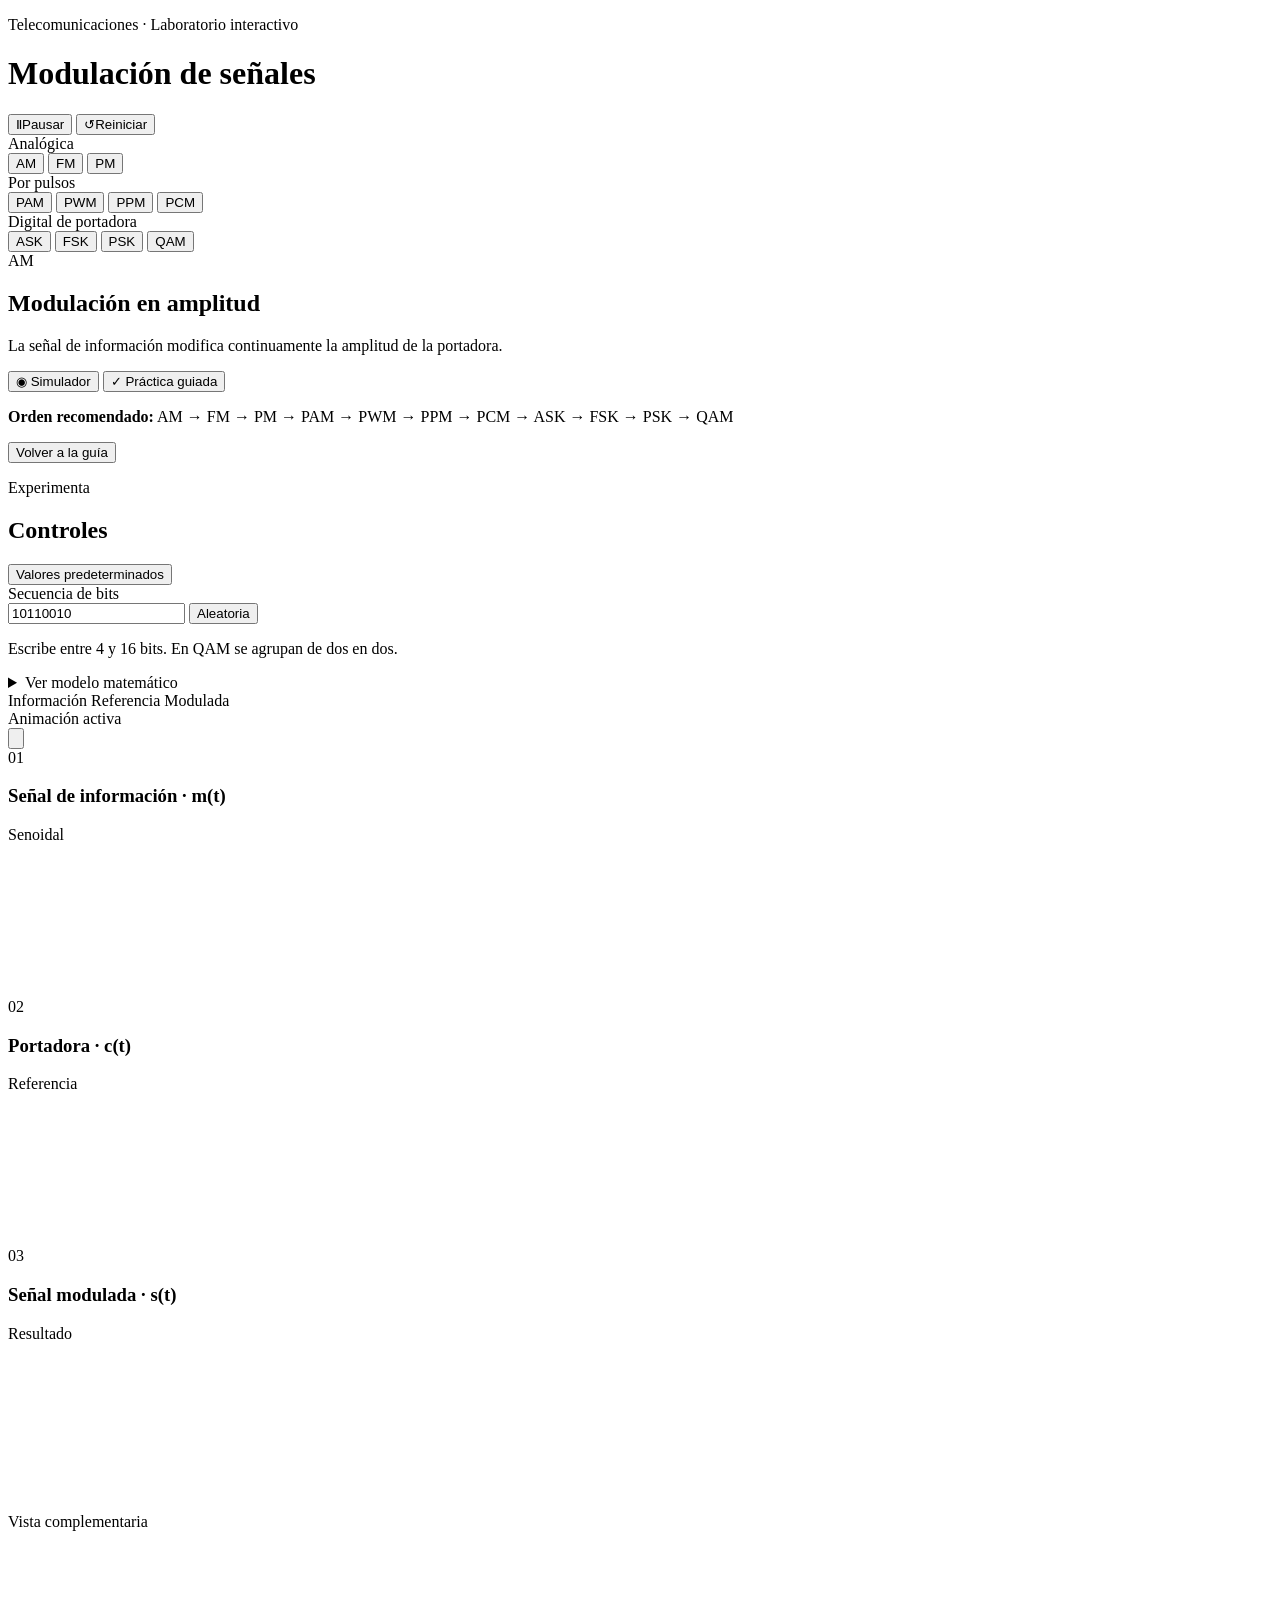
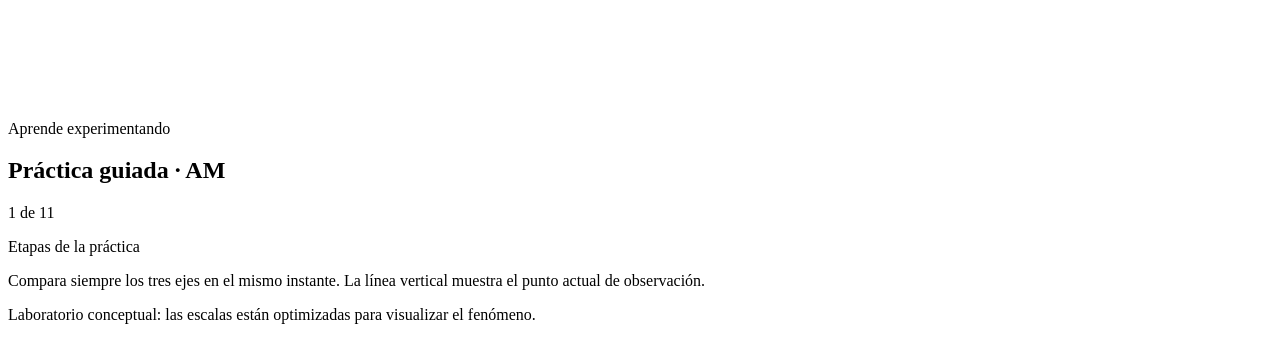
==== index.html @ ae442fdd "Add modulation laboratory interface" ====
<!doctype html>
<html lang="es">
<head>
  <meta charset="UTF-8">
  <meta name="viewport" content="width=device-width, initial-scale=1.0">
  <meta name="description" content="Laboratorio interactivo para explorar modulaciones analógicas, por pulsos y digitales.">
  <title>Laboratorio de Modulación</title>
  <link rel="stylesheet" href="styles.css">
</head>
<body>
  <header class="topbar">
    <div>
      <p class="eyebrow">Telecomunicaciones · Laboratorio interactivo</p>
      <h1>Modulación de señales</h1>
    </div>
    <div class="top-actions" aria-label="Controles de animación">
      <button id="playPause" class="icon-button primary" type="button" aria-label="Pausar animación">
        <span id="playIcon" aria-hidden="true">Ⅱ</span><span id="playText">Pausar</span>
      </button>
      <button id="resetAnimation" class="icon-button" type="button" aria-label="Reiniciar animación">
        <span aria-hidden="true">↺</span><span>Reiniciar</span>
      </button>
    </div>
  </header>

  <main>
    <nav class="modulation-picker" aria-label="Seleccionar modulación">
      <section class="family-group" aria-labelledby="family-analog">
        <div class="family-label"><span class="family-dot analog"></span><span id="family-analog">Analógica</span></div>
        <div class="mode-buttons">
          <button class="mode-button active" type="button" data-mode="AM">AM</button>
          <button class="mode-button" type="button" data-mode="FM">FM</button>
          <button class="mode-button" type="button" data-mode="PM">PM</button>
        </div>
      </section>

      <section class="family-group" aria-labelledby="family-pulse">
        <div class="family-label"><span class="family-dot pulse"></span><span id="family-pulse">Por pulsos</span></div>
        <div class="mode-buttons">
          <button class="mode-button" type="button" data-mode="PAM">PAM</button>
          <button class="mode-button" type="button" data-mode="PWM">PWM</button>
          <button class="mode-button" type="button" data-mode="PPM">PPM</button>
          <button class="mode-button" type="button" data-mode="PCM">PCM</button>
        </div>
      </section>

      <section class="family-group" aria-labelledby="family-digital">
        <div class="family-label"><span class="family-dot digital"></span><span id="family-digital">Digital de portadora</span></div>
        <div class="mode-buttons">
          <button class="mode-button" type="button" data-mode="ASK">ASK</button>
          <button class="mode-button" type="button" data-mode="FSK">FSK</button>
          <button class="mode-button" type="button" data-mode="PSK">PSK</button>
          <button class="mode-button" type="button" data-mode="QAM">QAM</button>
        </div>
      </section>
    </nav>

    <section class="concept-card" aria-live="polite">
      <div class="concept-main">
        <div class="mode-title-row">
          <span id="modeBadge" class="mode-badge">AM</span>
          <div>
            <h2 id="modeTitle">Modulación en amplitud</h2>
            <p id="modeSummary">La señal de información modifica continuamente la amplitud de la portadora.</p>
          </div>
        </div>
        <div id="changeFlow" class="change-flow" aria-label="Relación entre información y portadora"></div>
      </div>
      <div id="propertyIndicators" class="property-indicators"></div>
    </section>

    <div class="view-tabs" role="tablist" aria-label="Modo de aprendizaje">
      <button id="simulatorTabButton" class="view-tab active" type="button" role="tab" aria-selected="true" aria-controls="simulatorTab" data-view="simulator">
        <span aria-hidden="true">◉</span> Simulador
      </button>
      <button id="practiceTabButton" class="view-tab" type="button" role="tab" aria-selected="false" aria-controls="practiceTab" data-view="practice">
        <span aria-hidden="true">✓</span> Práctica guiada
      </button>
      <p class="recommended-order"><strong>Orden recomendado:</strong> AM → FM → PM → PAM → PWM → PPM → PCM → ASK → FSK → PSK → QAM</p>
    </div>

    <section id="simulatorTab" class="view-panel" role="tabpanel" aria-labelledby="simulatorTabButton">
      <div id="activeTaskBanner" class="active-task-banner hidden" aria-live="polite">
        <div>
          <span id="activeTaskLabel" class="task-label"></span>
          <p id="activeTaskText"></p>
        </div>
        <button id="backToGuide" class="secondary-button" type="button">Volver a la guía</button>
      </div>

      <div class="workspace">
      <aside class="control-panel">
        <div class="panel-heading">
          <div>
            <p class="section-kicker">Experimenta</p>
            <h2>Controles</h2>
          </div>
          <button id="defaultsButton" class="text-button" type="button">Valores predeterminados</button>
        </div>

        <div id="bitInputGroup" class="control-group hidden">
          <label for="bitSequence">Secuencia de bits</label>
          <div class="bit-input-row">
            <input id="bitSequence" type="text" inputmode="numeric" value="10110010" maxlength="16" aria-describedby="bitHelp">
            <button id="randomBits" type="button" aria-label="Generar secuencia aleatoria">Aleatoria</button>
          </div>
          <p id="bitHelp" class="control-help">Escribe entre 4 y 16 bits. En QAM se agrupan de dos en dos.</p>
        </div>

        <div id="dynamicControls"></div>

        <details class="math-details">
          <summary>Ver modelo matemático</summary>
          <div id="equation" class="equation"></div>
          <p id="equationNote" class="equation-note"></p>
        </details>

      </aside>

      <section class="visualization-panel" aria-label="Visualización de señales">
        <div class="scope-toolbar">
          <div class="legend" aria-label="Leyenda">
            <span><i class="legend-line info"></i>Información</span>
            <span><i class="legend-line reference"></i>Referencia</span>
            <span><i class="legend-line output"></i>Modulada</span>
          </div>
          <div class="scope-actions">
            <div class="time-status"><span class="live-dot"></span><span id="timeStatus">Animación activa</span></div>
            <button id="exportPng" class="export-button" type="button" title="Descargar las tres gráficas en PNG" aria-label="Descargar las tres gráficas en formato PNG">
              <svg viewBox="0 0 24 24" aria-hidden="true">
                <path d="M7 8V3h10v5M7 17H5a2 2 0 0 1-2-2v-5a2 2 0 0 1 2-2h14a2 2 0 0 1 2 2v5a2 2 0 0 1-2 2h-2M7 14h10v7H7z"/>
                <circle cx="18" cy="11" r="1" class="printer-dot"/>
              </svg>
            </button>
          </div>
        </div>

        <article class="scope-card">
          <div class="scope-title">
            <div><span class="plot-number">01</span><h3 id="plot1Title">Señal de información · m(t)</h3></div>
            <span id="plot1Meta">Senoidal</span>
          </div>
          <canvas id="plot1" role="img" aria-label="Gráfica de la señal de información"></canvas>
        </article>

        <article class="scope-card">
          <div class="scope-title">
            <div><span class="plot-number">02</span><h3 id="plot2Title">Portadora · c(t)</h3></div>
            <span id="plot2Meta">Referencia</span>
          </div>
          <canvas id="plot2" role="img" aria-label="Gráfica de la señal portadora o de referencia"></canvas>
        </article>

        <article class="scope-card output-card">
          <div class="scope-title">
            <div><span class="plot-number">03</span><h3 id="plot3Title">Señal modulada · s(t)</h3></div>
            <span id="plot3Meta">Resultado</span>
          </div>
          <canvas id="plot3" role="img" aria-label="Gráfica de la señal modulada"></canvas>
        </article>

        <section id="specialView" class="special-view hidden" aria-live="polite">
          <div class="special-heading">
            <div>
              <p id="specialKicker" class="section-kicker">Vista complementaria</p>
              <h3 id="specialTitle"></h3>
            </div>
            <p id="specialDescription"></p>
          </div>
          <canvas id="specialCanvas" role="img" aria-label="Visualización complementaria"></canvas>
          <div id="pcmPipeline" class="pcm-pipeline hidden"></div>
        </section>
      </section>
      </div>
    </section>

    <section id="practiceTab" class="view-panel practice-panel hidden" role="tabpanel" aria-labelledby="practiceTabButton">
      <div class="practice-header">
        <div>
          <p class="section-kicker">Aprende experimentando</p>
          <h2 id="practiceTitle">Práctica guiada · AM</h2>
          <p id="practiceObjective"></p>
        </div>
        <span id="practicePosition" class="practice-position">1 de 11</span>
      </div>

      <nav id="practiceOrder" class="practice-order" aria-label="Orden recomendado de prácticas"></nav>

      <div class="practice-shell">
        <aside class="practice-navigation">
          <p class="practice-nav-title">Etapas de la práctica</p>
          <div id="practiceStageButtons" class="practice-stage-buttons"></div>
          <div class="practice-progress-track" aria-hidden="true"><span id="practiceProgressBar"></span></div>
          <p id="practiceProgressText" class="practice-progress-text"></p>
        </aside>

        <article id="practiceContent" class="practice-content" aria-live="polite"></article>
      </div>
    </section>

    <footer>
      <p>Compara siempre los tres ejes en el mismo instante. La línea vertical muestra el punto actual de observación.</p>
      <p>Laboratorio conceptual: las escalas están optimizadas para visualizar el fenómeno.</p>
    </footer>
  </main>

  <script src="app.js"></script>
</body>
</html>
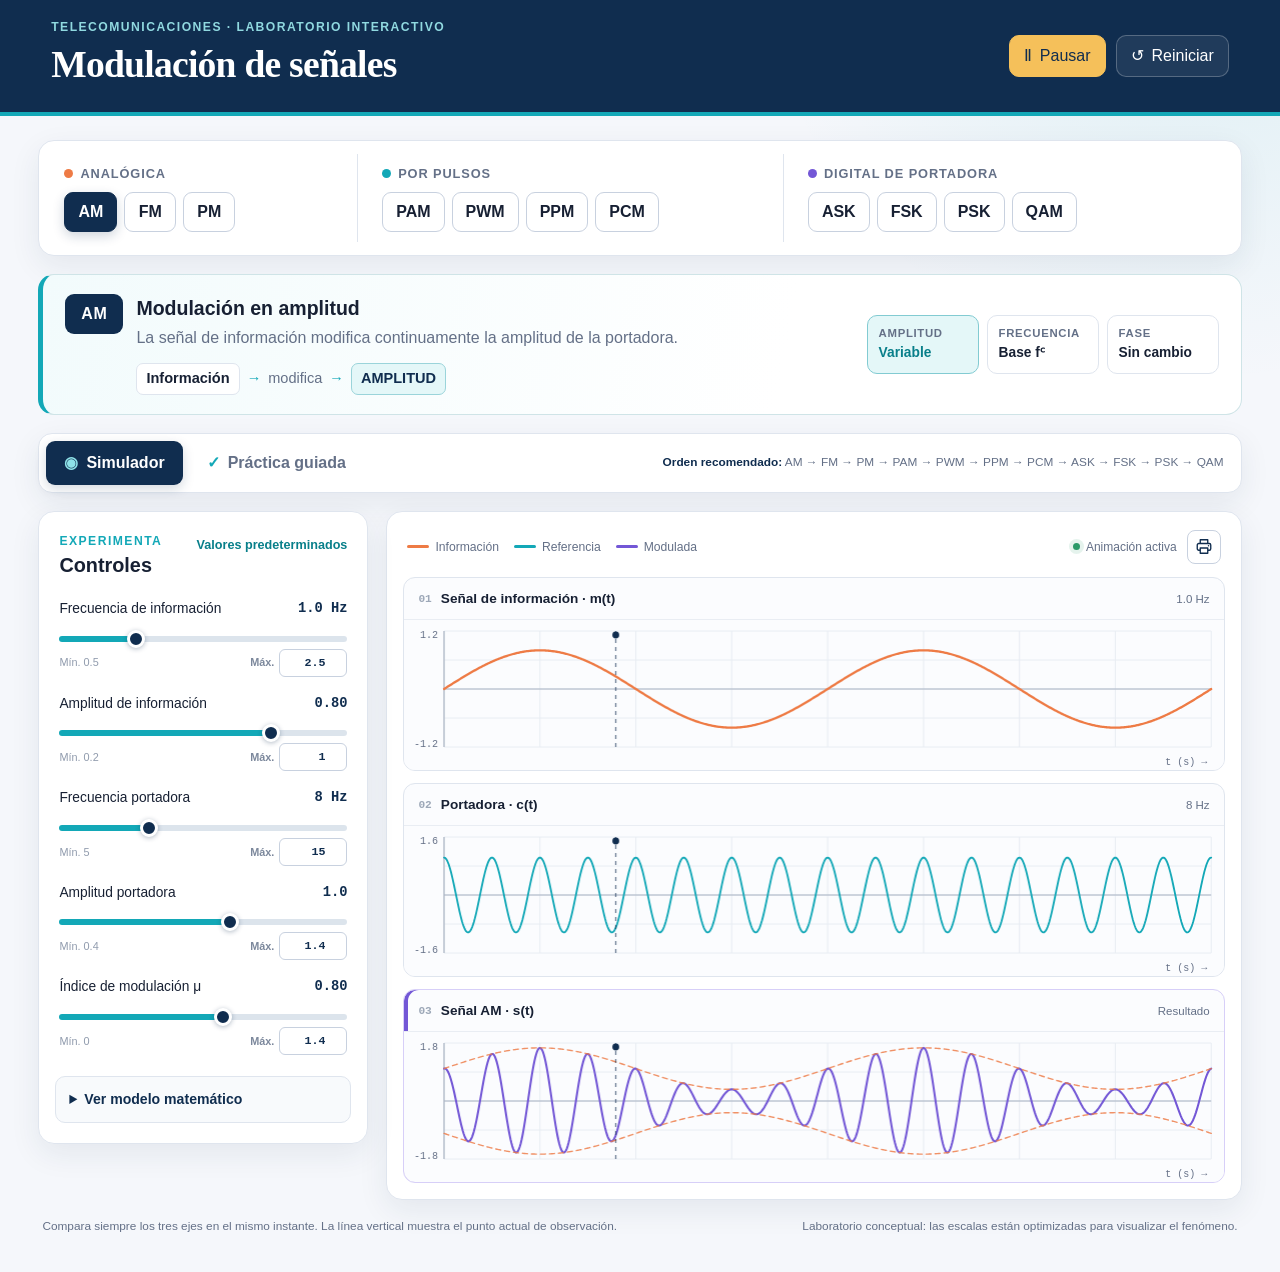
==== commit 4af8c6a1: "Actualiza la etiqueta de exportación de evidencias" ====
--- a/index.html
+++ b/index.html
@@ -126,7 +126,7 @@
           </div>
           <div class="scope-actions">
             <div class="time-status"><span class="live-dot"></span><span id="timeStatus">Animación activa</span></div>
-            <button id="exportPng" class="export-button" type="button" title="Descargar las tres gráficas en PNG" aria-label="Descargar las tres gráficas en formato PNG">
+            <button id="exportPng" class="export-button" type="button" title="Descargar evidencia gráfica en PNG" aria-label="Descargar evidencia gráfica en formato PNG">
               <svg viewBox="0 0 24 24" aria-hidden="true">
                 <path d="M7 8V3h10v5M7 17H5a2 2 0 0 1-2-2v-5a2 2 0 0 1 2-2h14a2 2 0 0 1 2 2v5a2 2 0 0 1-2 2h-2M7 14h10v7H7z"/>
                 <circle cx="18" cy="11" r="1" class="printer-dot"/>
--- a/styles.css
+++ b/styles.css
@@ -0,0 +1,703 @@
+:root {
+  --ink: #172033;
+  --muted: #647087;
+  --paper: #f5f7fb;
+  --surface: #ffffff;
+  --line: #dfe5ee;
+  --line-strong: #c8d1df;
+  --navy: #102d4f;
+  --navy-soft: #e9f0f8;
+  --cyan: #13a8b7;
+  --cyan-soft: #e4f7f8;
+  --orange: #ee7b45;
+  --orange-soft: #fff0e9;
+  --violet: #7357d6;
+  --violet-soft: #eeeafd;
+  --green: #2b9a68;
+  --shadow: 0 10px 30px rgba(28, 45, 74, 0.08);
+  --radius: 16px;
+}
+
+* { box-sizing: border-box; }
+
+html { color-scheme: light; }
+
+body {
+  margin: 0;
+  min-width: 320px;
+  background:
+    radial-gradient(circle at 94% -5%, rgba(19, 168, 183, 0.11), transparent 28rem),
+    var(--paper);
+  color: var(--ink);
+  font-family: Inter, ui-sans-serif, -apple-system, BlinkMacSystemFont, "Segoe UI", sans-serif;
+  font-size: 16px;
+  line-height: 1.5;
+}
+
+button, input { font: inherit; }
+
+button { cursor: pointer; }
+
+button:focus-visible,
+input:focus-visible,
+summary:focus-visible {
+  outline: 3px solid rgba(19, 168, 183, 0.28);
+  outline-offset: 2px;
+}
+
+.topbar {
+  min-height: 88px;
+  padding: 18px clamp(20px, 4vw, 64px);
+  display: flex;
+  align-items: center;
+  justify-content: space-between;
+  gap: 24px;
+  color: white;
+  background: var(--navy);
+  border-bottom: 4px solid var(--cyan);
+}
+
+.topbar h1 {
+  margin: 1px 0 0;
+  font-family: Georgia, "Times New Roman", serif;
+  font-size: clamp(1.65rem, 3vw, 2.35rem);
+  font-weight: 600;
+  letter-spacing: -0.02em;
+}
+
+.eyebrow,
+.section-kicker {
+  margin: 0;
+  color: #90d9e0;
+  font-size: 0.76rem;
+  font-weight: 800;
+  letter-spacing: 0.12em;
+  text-transform: uppercase;
+}
+
+.top-actions { display: flex; gap: 10px; }
+
+.icon-button {
+  min-height: 42px;
+  padding: 8px 14px;
+  display: inline-flex;
+  align-items: center;
+  gap: 8px;
+  border: 1px solid rgba(255, 255, 255, 0.24);
+  border-radius: 10px;
+  color: white;
+  background: rgba(255, 255, 255, 0.07);
+}
+
+.icon-button:hover { background: rgba(255, 255, 255, 0.14); }
+.icon-button.primary { color: var(--navy); background: #f5c05a; border-color: #f5c05a; }
+.icon-button.primary:hover { background: #ffd173; }
+
+main { padding: 24px clamp(16px, 3vw, 46px) 36px; }
+
+.modulation-picker {
+  max-width: 1500px;
+  margin: 0 auto 18px;
+  padding: 13px;
+  display: grid;
+  grid-template-columns: 0.85fr 1.15fr 1.2fr;
+  gap: 12px;
+  background: var(--surface);
+  border: 1px solid var(--line);
+  border-radius: var(--radius);
+  box-shadow: var(--shadow);
+}
+
+.family-group {
+  min-width: 0;
+  padding: 10px 12px;
+  border-right: 1px solid var(--line);
+}
+
+.family-group:last-child { border-right: 0; }
+
+.family-label {
+  margin-bottom: 9px;
+  display: flex;
+  align-items: center;
+  gap: 7px;
+  color: var(--muted);
+  font-size: 0.8rem;
+  font-weight: 800;
+  letter-spacing: 0.07em;
+  text-transform: uppercase;
+}
+
+.family-dot { width: 9px; height: 9px; border-radius: 50%; }
+.family-dot.analog { background: var(--orange); }
+.family-dot.pulse { background: var(--cyan); }
+.family-dot.digital { background: var(--violet); }
+
+.mode-buttons { display: flex; flex-wrap: wrap; gap: 7px; }
+
+.mode-button {
+  min-width: 52px;
+  min-height: 40px;
+  padding: 7px 13px;
+  border: 1px solid var(--line-strong);
+  border-radius: 9px;
+  color: var(--ink);
+  background: #fff;
+  font-weight: 800;
+  transition: transform 120ms ease, background 120ms ease, color 120ms ease, border-color 120ms ease;
+}
+
+.mode-button:hover { transform: translateY(-1px); border-color: var(--navy); }
+.mode-button.active { color: white; background: var(--navy); border-color: var(--navy); box-shadow: 0 4px 12px rgba(16, 45, 79, 0.2); }
+
+.concept-card {
+  max-width: 1500px;
+  margin: 0 auto 18px;
+  padding: 19px 22px;
+  display: grid;
+  grid-template-columns: 1fr auto;
+  align-items: center;
+  gap: 24px;
+  border: 1px solid #cfe4e7;
+  border-left: 5px solid var(--cyan);
+  border-radius: var(--radius);
+  background: linear-gradient(100deg, #f2fbfc, #fff 62%);
+}
+
+.mode-title-row { display: flex; align-items: flex-start; gap: 13px; }
+.mode-title-row h2 { margin: 0; font-size: 1.22rem; }
+.mode-title-row p { margin: 3px 0 0; color: var(--muted); }
+
+.mode-badge {
+  min-width: 58px;
+  padding: 8px 10px;
+  display: inline-flex;
+  justify-content: center;
+  border-radius: 9px;
+  color: white;
+  background: var(--navy);
+  font-weight: 900;
+  letter-spacing: 0.04em;
+}
+
+.change-flow {
+  margin: 13px 0 0 71px;
+  display: flex;
+  flex-wrap: wrap;
+  align-items: center;
+  gap: 7px;
+  color: var(--muted);
+  font-size: 0.91rem;
+}
+
+.flow-chip { padding: 4px 9px; border-radius: 7px; background: #fff; border: 1px solid var(--line); color: var(--ink); font-weight: 700; }
+.flow-target { color: var(--navy); border-color: #9ad4da; background: var(--cyan-soft); }
+.flow-arrow { color: var(--cyan); font-weight: 900; }
+
+.property-indicators { display: flex; gap: 8px; }
+
+.property {
+  min-width: 112px;
+  padding: 9px 11px;
+  border: 1px solid var(--line);
+  border-radius: 10px;
+  background: rgba(255,255,255,.78);
+}
+
+.property span { display: block; color: var(--muted); font-size: 0.71rem; font-weight: 800; letter-spacing: .06em; text-transform: uppercase; }
+.property strong { display: block; margin-top: 1px; font-size: .86rem; }
+.property.variable { border-color: #82cbd2; background: var(--cyan-soft); }
+.property.variable strong { color: #087f8a; }
+
+.view-tabs {
+  max-width: 1500px;
+  min-height: 58px;
+  margin: 0 auto 18px;
+  padding: 7px;
+  display: flex;
+  align-items: center;
+  gap: 6px;
+  border: 1px solid var(--line);
+  border-radius: 14px;
+  background: var(--surface);
+  box-shadow: var(--shadow);
+}
+
+.view-tab {
+  min-height: 43px;
+  padding: 9px 17px;
+  display: inline-flex;
+  align-items: center;
+  gap: 8px;
+  border: 1px solid transparent;
+  border-radius: 9px;
+  color: var(--muted);
+  background: transparent;
+  font-weight: 850;
+}
+
+.view-tab:hover { color: var(--navy); background: #f3f6fa; }
+.view-tab.active { color: white; background: var(--navy); box-shadow: 0 4px 12px rgba(16,45,79,.18); }
+.view-tab span { color: var(--cyan); }
+.view-tab.active span { color: #8ee2e8; }
+
+.recommended-order {
+  margin: 0 10px 0 auto;
+  color: var(--muted);
+  font-size: .74rem;
+  text-align: right;
+}
+
+.recommended-order strong { color: var(--navy); }
+.view-panel { max-width: 1500px; margin: 0 auto; }
+
+.active-task-banner {
+  margin-bottom: 13px;
+  padding: 13px 15px;
+  display: flex;
+  align-items: center;
+  justify-content: space-between;
+  gap: 18px;
+  border: 1px solid #b9dfe3;
+  border-left: 5px solid var(--cyan);
+  border-radius: 12px;
+  background: #edf9fa;
+}
+
+.active-task-banner p { margin: 2px 0 0; color: var(--ink); font-size: .9rem; }
+.task-label { color: #087f8a; font-size: .72rem; font-weight: 900; letter-spacing: .08em; text-transform: uppercase; }
+
+.secondary-button,
+.primary-action,
+.practice-nav-button,
+.check-answers,
+.retry-button {
+  min-height: 40px;
+  padding: 8px 14px;
+  border: 1px solid var(--line-strong);
+  border-radius: 9px;
+  color: var(--navy);
+  background: white;
+  font-weight: 800;
+}
+
+.secondary-button:hover,
+.practice-nav-button:hover,
+.retry-button:hover { border-color: var(--navy); background: #f5f8fb; }
+
+.primary-action,
+.check-answers {
+  color: white;
+  border-color: var(--navy);
+  background: var(--navy);
+}
+
+.primary-action:hover,
+.check-answers:hover { background: #1a416d; }
+
+.practice-panel {
+  overflow: hidden;
+  border: 1px solid var(--line);
+  border-radius: var(--radius);
+  background: var(--surface);
+  box-shadow: var(--shadow);
+}
+
+.practice-header {
+  padding: 22px 25px;
+  display: flex;
+  align-items: flex-start;
+  justify-content: space-between;
+  gap: 20px;
+  color: white;
+  background: linear-gradient(120deg, var(--navy), #174a6c);
+}
+
+.practice-header .section-kicker { color: #83dbe2; }
+.practice-header h2 { margin: 3px 0 3px; font-family: Georgia, "Times New Roman", serif; font-size: clamp(1.45rem, 2.5vw, 2rem); }
+.practice-header p:last-child { max-width: 830px; margin: 0; color: #d7e6f0; }
+.practice-position { flex: 0 0 auto; padding: 7px 11px; border: 1px solid rgba(255,255,255,.25); border-radius: 99px; color: #bfecef; background: rgba(255,255,255,.08); font-size: .78rem; font-weight: 800; }
+
+.practice-order {
+  padding: 12px 20px;
+  display: flex;
+  align-items: center;
+  gap: 5px;
+  overflow-x: auto;
+  border-bottom: 1px solid var(--line);
+  background: #f8fafc;
+}
+
+.order-label { margin-right: 5px; color: var(--muted); font-size: .72rem; font-weight: 800; white-space: nowrap; }
+.order-arrow { color: #b5bfcc; font-size: .72rem; }
+.order-mode {
+  min-width: 42px;
+  min-height: 31px;
+  padding: 4px 8px;
+  border: 1px solid var(--line);
+  border-radius: 7px;
+  color: var(--muted);
+  background: white;
+  font-size: .72rem;
+  font-weight: 850;
+}
+.order-mode:hover { color: var(--navy); border-color: var(--navy); }
+.order-mode.active { color: white; border-color: var(--violet); background: var(--violet); }
+
+.practice-shell {
+  min-height: 560px;
+  display: grid;
+  grid-template-columns: 260px minmax(0, 1fr);
+}
+
+.practice-navigation {
+  padding: 22px 18px;
+  border-right: 1px solid var(--line);
+  background: #fbfcfe;
+}
+
+.practice-nav-title { margin: 0 0 12px; color: var(--muted); font-size: .73rem; font-weight: 850; letter-spacing: .08em; text-transform: uppercase; }
+.practice-stage-buttons { display: grid; gap: 7px; }
+
+.stage-button {
+  width: 100%;
+  min-height: 47px;
+  padding: 8px 10px;
+  display: grid;
+  grid-template-columns: 29px 1fr;
+  align-items: center;
+  gap: 8px;
+  border: 1px solid transparent;
+  border-radius: 9px;
+  color: var(--muted);
+  background: transparent;
+  font-size: .8rem;
+  font-weight: 750;
+  text-align: left;
+}
+
+.stage-button:hover { color: var(--navy); background: #f1f5f9; }
+.stage-button.active { color: var(--navy); border-color: #afdbe0; background: var(--cyan-soft); }
+.stage-number { width: 29px; height: 29px; display: inline-flex; align-items: center; justify-content: center; border-radius: 50%; color: var(--muted); background: #e9eef4; font-size: .7rem; font-weight: 900; }
+.stage-button.active .stage-number { color: white; background: var(--cyan); }
+
+.practice-progress-track { height: 6px; margin-top: 22px; overflow: hidden; border-radius: 99px; background: #e4e9f0; }
+.practice-progress-track span { display: block; width: 20%; height: 100%; border-radius: inherit; background: var(--cyan); transition: width 180ms ease; }
+.practice-progress-text { margin: 7px 0 0; color: var(--muted); font-size: .72rem; }
+
+.practice-content { padding: clamp(22px, 4vw, 42px); min-width: 0; }
+.practice-content h3 { margin: 0 0 8px; color: var(--navy); font-family: Georgia, "Times New Roman", serif; font-size: clamp(1.35rem, 2.4vw, 1.85rem); }
+.practice-content > p { max-width: 850px; color: var(--muted); }
+.practice-lead { font-size: 1.04rem; line-height: 1.7; }
+
+.learning-key,
+.observation-box,
+.result-box {
+  max-width: 880px;
+  margin: 20px 0;
+  padding: 16px 18px;
+  border: 1px solid #cfe6e8;
+  border-radius: 11px;
+  background: #f1fbfb;
+}
+
+.learning-key strong,
+.observation-box strong { display: block; margin-bottom: 4px; color: #087f8a; font-size: .76rem; letter-spacing: .07em; text-transform: uppercase; }
+.learning-key p,
+.observation-box p { margin: 0; }
+
+.baseline-table { width: min(650px, 100%); margin: 19px 0; border-collapse: collapse; border: 1px solid var(--line); border-radius: 10px; overflow: hidden; }
+.baseline-table th, .baseline-table td { padding: 9px 13px; border-bottom: 1px solid var(--line); text-align: left; }
+.baseline-table th { color: var(--muted); background: #f5f7fa; font-size: .76rem; text-transform: uppercase; }
+.baseline-table td:last-child { color: var(--navy); font-family: ui-monospace, SFMono-Regular, Menlo, monospace; font-weight: 800; }
+.baseline-table tr:last-child td { border-bottom: 0; }
+
+.practice-actions { margin-top: 22px; display: flex; flex-wrap: wrap; gap: 9px; }
+.practice-footer-nav { margin-top: 28px; padding-top: 18px; display: flex; justify-content: space-between; gap: 12px; border-top: 1px solid var(--line); }
+.practice-nav-button:disabled { opacity: .42; cursor: not-allowed; }
+
+.task-instruction { max-width: 880px; padding-left: 17px; border-left: 4px solid var(--orange); color: var(--ink) !important; font-size: 1.04rem; line-height: 1.7; }
+.task-change { display: inline-flex; margin-top: 8px; padding: 7px 11px; border-radius: 8px; color: #843e1d; background: var(--orange-soft); font-size: .83rem; font-weight: 800; }
+
+.quiz-list { max-width: 920px; display: grid; gap: 17px; }
+.quiz-question { padding: 17px; border: 1px solid var(--line); border-radius: 12px; background: #fbfcfe; }
+.quiz-question.correct { border-color: #88cfad; background: #f2fbf6; }
+.quiz-question.incorrect { border-color: #f0aa88; background: #fff7f3; }
+.quiz-question fieldset { margin: 0; padding: 0; border: 0; }
+.quiz-question legend { margin-bottom: 11px; color: var(--ink); font-weight: 800; }
+.quiz-option { margin-top: 7px; padding: 8px 10px; display: flex; align-items: flex-start; gap: 9px; border: 1px solid var(--line); border-radius: 8px; background: white; cursor: pointer; }
+.quiz-option:hover { border-color: #aeb9c8; }
+.quiz-option input { margin-top: 4px; accent-color: var(--violet); }
+.quiz-feedback { margin: 11px 0 0; padding-top: 10px; border-top: 1px solid var(--line); color: var(--muted); font-size: .83rem; }
+.quiz-feedback strong { color: var(--navy); }
+.result-box { border-color: #d6cff8; background: var(--violet-soft); }
+.result-box strong { color: #5234b7; font-size: 1.05rem; }
+
+.workspace {
+  max-width: 1500px;
+  margin: 0 auto;
+  display: grid;
+  grid-template-columns: minmax(270px, 330px) minmax(0, 1fr);
+  gap: 18px;
+  align-items: start;
+}
+
+.control-panel,
+.visualization-panel {
+  border: 1px solid var(--line);
+  border-radius: var(--radius);
+  background: var(--surface);
+  box-shadow: var(--shadow);
+}
+
+.control-panel { padding: 20px; position: sticky; top: 16px; }
+.visualization-panel { padding: 16px; }
+
+.panel-heading { margin-bottom: 18px; display: flex; justify-content: space-between; align-items: flex-start; gap: 10px; }
+.panel-heading h2 { margin: 1px 0 0; font-size: 1.24rem; }
+.panel-heading .section-kicker, .special-heading .section-kicker, .challenge-card .section-kicker { color: var(--cyan); }
+
+.text-button {
+  padding: 4px 0;
+  border: 0;
+  color: #087f8a;
+  background: transparent;
+  font-size: 0.79rem;
+  font-weight: 800;
+  text-align: right;
+}
+
+.text-button:hover { text-decoration: underline; }
+
+.control-group { margin-bottom: 18px; }
+.control-group > label { display: block; margin-bottom: 7px; color: var(--ink); font-size: .88rem; font-weight: 750; }
+.control-help { margin: 6px 0 0; color: var(--muted); font-size: .75rem; }
+
+.bit-input-row { display: flex; gap: 7px; }
+
+.bit-input-row input {
+  min-width: 0;
+  width: 100%;
+  padding: 9px 10px;
+  border: 1px solid var(--line-strong);
+  border-radius: 8px;
+  color: var(--navy);
+  background: #f9fbfd;
+  font-family: ui-monospace, SFMono-Regular, Menlo, monospace;
+  font-size: 1rem;
+  font-weight: 800;
+  letter-spacing: .08em;
+}
+
+.bit-input-row button {
+  padding: 7px 9px;
+  border: 1px solid var(--line-strong);
+  border-radius: 8px;
+  background: white;
+  color: var(--muted);
+  font-size: .76rem;
+  font-weight: 750;
+}
+
+.slider-row { margin-bottom: 17px; }
+.slider-heading { margin-bottom: 5px; display: flex; justify-content: space-between; gap: 10px; color: var(--ink); font-size: .86rem; }
+.slider-heading output { color: var(--navy); font-family: ui-monospace, SFMono-Regular, Menlo, monospace; font-weight: 800; }
+
+input[type="range"] {
+  width: 100%;
+  height: 6px;
+  margin: 4px 0;
+  appearance: none;
+  border-radius: 99px;
+  background: linear-gradient(90deg, var(--cyan) var(--range-progress, 50%), #dce4ec var(--range-progress, 50%));
+}
+
+input[type="range"]::-webkit-slider-thumb {
+  width: 18px;
+  height: 18px;
+  appearance: none;
+  border: 3px solid white;
+  border-radius: 50%;
+  background: var(--navy);
+  box-shadow: 0 1px 5px rgba(16, 45, 79, .32);
+}
+
+input[type="range"]::-moz-range-thumb {
+  width: 14px;
+  height: 14px;
+  border: 3px solid white;
+  border-radius: 50%;
+  background: var(--navy);
+  box-shadow: 0 1px 5px rgba(16, 45, 79, .32);
+}
+
+.range-extents { display: flex; justify-content: space-between; align-items: center; gap: 12px; color: #909bad; font-size: .68rem; }
+
+.range-maximum {
+  display: inline-flex;
+  align-items: center;
+  gap: 5px;
+}
+
+.range-maximum label {
+  color: #7c889c;
+  font-weight: 700;
+}
+
+.range-maximum input {
+  width: 68px;
+  height: 28px;
+  padding: 3px 6px;
+  border: 1px solid var(--line-strong);
+  border-radius: 6px;
+  color: var(--navy);
+  background: white;
+  font-family: ui-monospace, SFMono-Regular, Menlo, monospace;
+  font-size: .73rem;
+  font-weight: 800;
+  text-align: right;
+}
+
+.range-maximum input:hover,
+.range-maximum input:focus { border-color: var(--cyan); }
+
+.qam-control { margin-bottom: 19px; }
+.qam-control > span { display: block; margin-bottom: 7px; color: var(--ink); font-size: .88rem; font-weight: 750; }
+.qam-options { display: grid; grid-template-columns: repeat(3, 1fr); gap: 6px; }
+
+.qam-option {
+  min-height: 39px;
+  padding: 7px 5px;
+  border: 1px solid var(--line-strong);
+  border-radius: 8px;
+  color: var(--navy);
+  background: white;
+  font-size: .8rem;
+  font-weight: 850;
+}
+
+.qam-option:hover { border-color: var(--violet); }
+.qam-option.active { color: white; background: var(--violet); border-color: var(--violet); }
+.qam-hint { margin: 6px 0 0; color: var(--muted); font-size: .72rem; }
+
+.math-details { margin: 21px -4px 0; padding: 12px 13px; border: 1px solid var(--line); border-radius: 10px; background: #f8fafc; }
+.math-details summary { color: var(--navy); font-size: .88rem; font-weight: 800; cursor: pointer; }
+.equation { margin-top: 12px; padding: 12px 8px; overflow-x: auto; color: var(--navy); background: white; border-radius: 7px; font-family: Georgia, "Times New Roman", serif; font-size: 1.06rem; text-align: center; }
+.equation sub { font-size: .72em; }
+.equation-note { margin: 9px 2px 0; color: var(--muted); font-size: .76rem; }
+
+.challenge-card { margin-top: 14px; padding: 14px; border-radius: 11px; background: var(--orange-soft); border: 1px solid #ffd8c4; }
+.challenge-card > p:nth-child(2) { margin: 6px 0 7px; font-size: .88rem; }
+.challenge-answer { margin: 8px 0 0; padding-top: 8px; color: #7e3d1f; border-top: 1px solid #f7c5ac; font-size: .83rem; }
+
+.scope-toolbar { padding: 2px 4px 13px; display: flex; justify-content: space-between; gap: 16px; }
+.legend { display: flex; flex-wrap: wrap; gap: 15px; color: var(--muted); font-size: .76rem; }
+.legend span, .time-status { display: flex; align-items: center; gap: 6px; }
+.legend-line { width: 22px; height: 3px; border-radius: 3px; }
+.legend-line.info { background: var(--orange); }
+.legend-line.reference { background: var(--cyan); }
+.legend-line.output { background: var(--violet); }
+.time-status { color: var(--muted); font-size: .75rem; }
+.live-dot { width: 7px; height: 7px; border-radius: 50%; background: var(--green); box-shadow: 0 0 0 4px rgba(43,154,104,.12); }
+.live-dot.paused { background: #9aa5b5; box-shadow: none; }
+
+.scope-actions { display: flex; align-items: center; gap: 10px; }
+
+.export-button {
+  width: 34px;
+  height: 34px;
+  padding: 7px;
+  display: inline-flex;
+  align-items: center;
+  justify-content: center;
+  border: 1px solid var(--line-strong);
+  border-radius: 8px;
+  color: var(--navy);
+  background: white;
+  transition: color 120ms ease, border-color 120ms ease, background 120ms ease;
+}
+
+.export-button:hover { color: white; border-color: var(--navy); background: var(--navy); }
+.export-button svg { width: 19px; height: 19px; fill: none; stroke: currentColor; stroke-width: 1.8; stroke-linecap: round; stroke-linejoin: round; }
+.export-button .printer-dot { fill: currentColor; stroke: none; }
+.export-button.downloaded { color: white; border-color: var(--green); background: var(--green); }
+
+.scope-card { margin-bottom: 12px; overflow: hidden; border: 1px solid var(--line); border-radius: 12px; background: #fbfcfe; }
+.scope-card:last-of-type { margin-bottom: 0; }
+.output-card { border-color: #d7cff8; box-shadow: inset 4px 0 0 var(--violet); }
+
+.scope-title { min-height: 42px; padding: 9px 14px 7px; display: flex; justify-content: space-between; align-items: center; gap: 12px; border-bottom: 1px solid #e9edf3; }
+.scope-title div { display: flex; align-items: center; gap: 9px; }
+.scope-title h3 { margin: 0; font-size: .85rem; }
+.scope-title > span { color: var(--muted); font-size: .72rem; }
+.plot-number { color: #9da8b8; font-family: ui-monospace, SFMono-Regular, Menlo, monospace; font-size: .7rem; font-weight: 800; }
+
+canvas { display: block; width: 100%; height: 150px; }
+
+.special-view { margin-top: 14px; padding: 15px; border: 1px solid var(--line); border-radius: 12px; background: #f8fafc; }
+.special-heading { display: flex; justify-content: space-between; align-items: end; gap: 20px; }
+.special-heading h3 { margin: 2px 0 0; font-size: 1rem; }
+.special-heading > p { max-width: 560px; margin: 0; color: var(--muted); font-size: .78rem; text-align: right; }
+.special-view canvas { height: 230px; margin-top: 8px; }
+
+.pcm-pipeline { margin-top: 12px; display: grid; grid-template-columns: repeat(7, auto); align-items: center; justify-content: center; gap: 8px; }
+.pipeline-step { min-width: 112px; padding: 10px; border: 1px solid var(--line); border-radius: 9px; background: white; text-align: center; }
+.pipeline-step strong { display: block; color: var(--navy); font-size: .78rem; }
+.pipeline-step span { display: block; margin-top: 2px; color: var(--muted); font-size: .68rem; }
+.pipeline-arrow { color: var(--cyan); font-weight: 900; }
+
+footer { max-width: 1500px; margin: 18px auto 0; padding: 0 4px; display: flex; justify-content: space-between; gap: 24px; color: var(--muted); font-size: .74rem; }
+footer p { margin: 0; }
+
+.hidden { display: none !important; }
+
+@media (max-width: 1040px) {
+  .modulation-picker { grid-template-columns: 1fr 1fr; }
+  .family-group:nth-child(2) { border-right: 0; }
+  .family-group:last-child { grid-column: 1 / -1; border-top: 1px solid var(--line); }
+  .concept-card { grid-template-columns: 1fr; }
+  .property-indicators { margin-left: 71px; flex-wrap: wrap; }
+  .workspace { grid-template-columns: 280px minmax(0, 1fr); }
+  .recommended-order { display: none; }
+}
+
+@media (max-width: 780px) {
+  .topbar { align-items: flex-start; }
+  .top-actions span:last-child { display: none; }
+  .modulation-picker { grid-template-columns: 1fr; }
+  .family-group, .family-group:nth-child(2), .family-group:last-child { grid-column: auto; border-right: 0; border-top: 1px solid var(--line); }
+  .family-group:first-child { border-top: 0; }
+  .workspace { grid-template-columns: 1fr; }
+  .control-panel { position: static; }
+  .concept-card { padding: 17px; }
+  .change-flow, .property-indicators { margin-left: 0; }
+  .scope-toolbar, .special-heading, footer { align-items: flex-start; flex-direction: column; }
+  .special-heading > p { text-align: left; }
+  .practice-shell { grid-template-columns: 1fr; }
+  .practice-navigation { border-right: 0; border-bottom: 1px solid var(--line); }
+  .practice-stage-buttons { grid-template-columns: repeat(5, minmax(120px, 1fr)); overflow-x: auto; }
+  .active-task-banner { align-items: flex-start; flex-direction: column; }
+}
+
+@media (max-width: 520px) {
+  main { padding-inline: 10px; }
+  .topbar { padding-inline: 15px; }
+  .topbar .eyebrow { max-width: 210px; }
+  .mode-title-row { align-items: flex-start; }
+  .mode-badge { min-width: 49px; }
+  .property { min-width: calc(50% - 4px); }
+  .scope-title > span { display: none; }
+  canvas { height: 135px; }
+  .pcm-pipeline { grid-template-columns: 1fr; }
+  .pipeline-arrow { transform: rotate(90deg); text-align: center; }
+  .view-tabs { align-items: stretch; flex-wrap: wrap; }
+  .view-tab { flex: 1; justify-content: center; }
+  .practice-header { flex-direction: column; }
+  .practice-content { padding: 20px 16px; }
+  .practice-actions, .practice-footer-nav { flex-direction: column; }
+  .practice-actions button, .practice-footer-nav button { width: 100%; }
+}
+
+@media (prefers-reduced-motion: reduce) {
+  *, *::before, *::after { scroll-behavior: auto !important; transition: none !important; }
+}
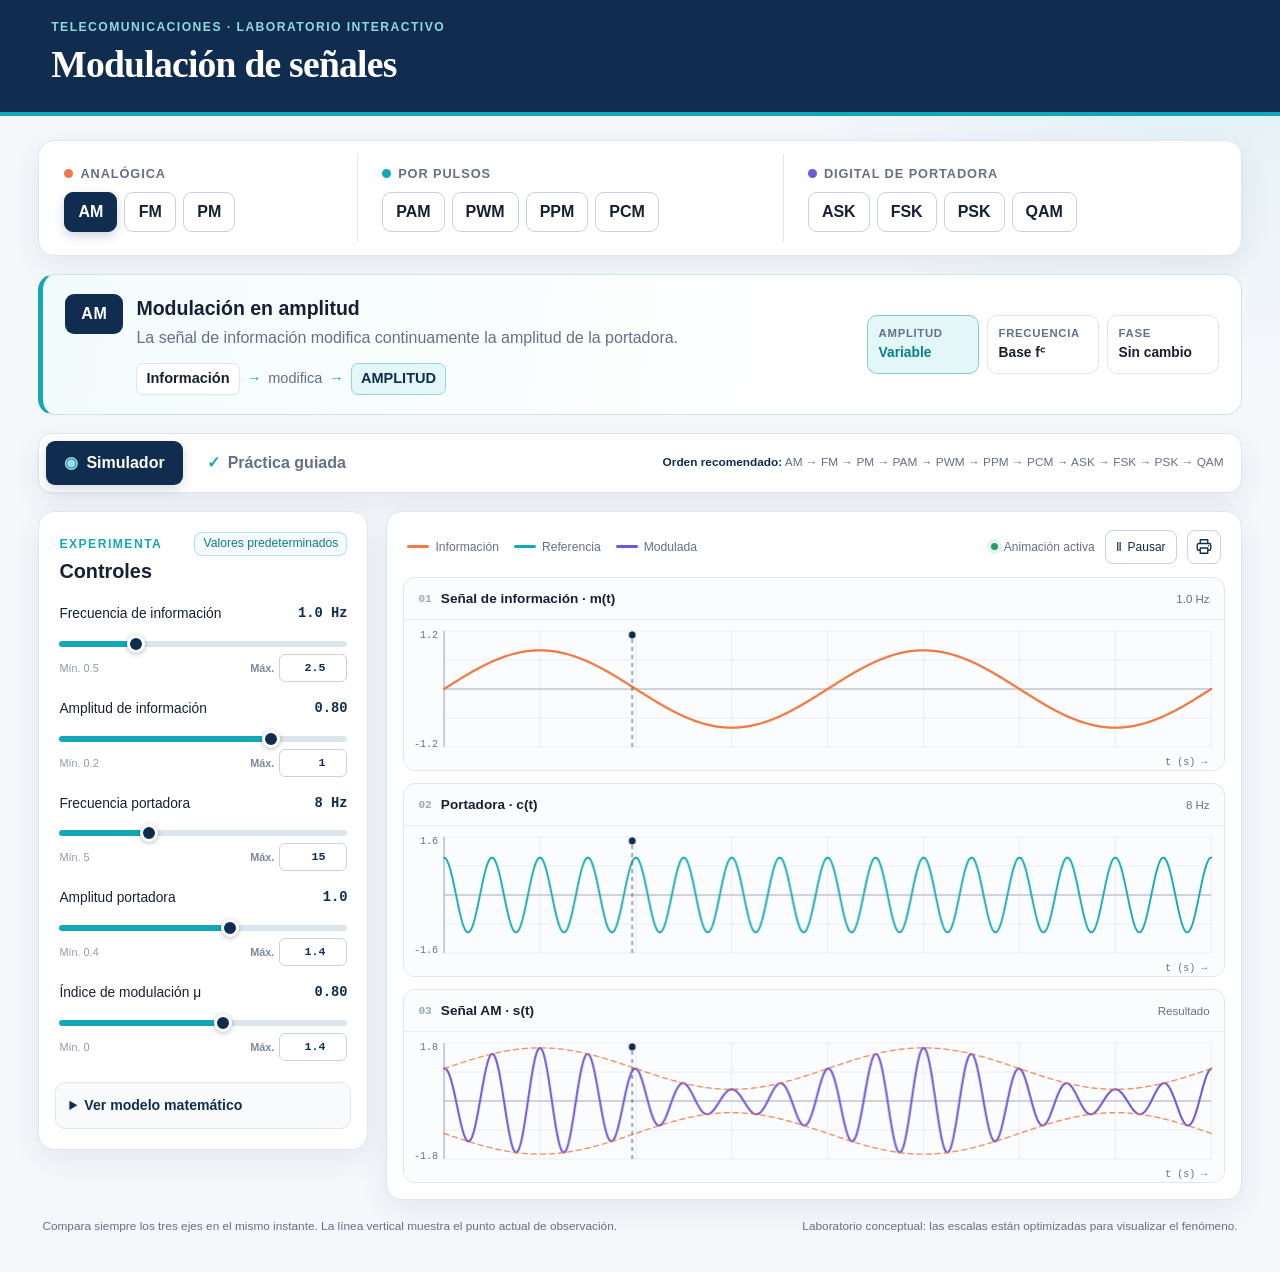
==== commit 352e3d2c: "Mejora controles de animación y agrega favicon" ====
--- a/index.html
+++ b/index.html
@@ -5,6 +5,7 @@
   <meta name="viewport" content="width=device-width, initial-scale=1.0">
   <meta name="description" content="Laboratorio interactivo para explorar modulaciones analógicas, por pulsos y digitales.">
   <title>Laboratorio de Modulación</title>
+  <link rel="icon" type="image/svg+xml" href="favicon.svg">
   <link rel="stylesheet" href="styles.css">
 </head>
 <body>
@@ -12,14 +13,6 @@
     <div>
       <p class="eyebrow">Telecomunicaciones · Laboratorio interactivo</p>
       <h1>Modulación de señales</h1>
-    </div>
-    <div class="top-actions" aria-label="Controles de animación">
-      <button id="playPause" class="icon-button primary" type="button" aria-label="Pausar animación">
-        <span id="playIcon" aria-hidden="true">Ⅱ</span><span id="playText">Pausar</span>
-      </button>
-      <button id="resetAnimation" class="icon-button" type="button" aria-label="Reiniciar animación">
-        <span aria-hidden="true">↺</span><span>Reiniciar</span>
-      </button>
     </div>
   </header>
 
@@ -91,11 +84,11 @@
       <div class="workspace">
       <aside class="control-panel">
         <div class="panel-heading">
-          <div>
+          <div class="panel-heading-topline">
             <p class="section-kicker">Experimenta</p>
-            <h2>Controles</h2>
-          </div>
-          <button id="defaultsButton" class="text-button" type="button">Valores predeterminados</button>
+            <button id="defaultsButton" class="text-button" type="button">Valores predeterminados</button>
+          </div>
+          <h2>Controles</h2>
         </div>
 
         <div id="bitInputGroup" class="control-group hidden">
@@ -126,6 +119,9 @@
           </div>
           <div class="scope-actions">
             <div class="time-status"><span class="live-dot"></span><span id="timeStatus">Animación activa</span></div>
+            <button id="playPause" class="animation-button" type="button" aria-label="Pausar animación">
+              <span id="playIcon" aria-hidden="true">Ⅱ</span><span id="playText">Pausar</span>
+            </button>
             <button id="exportPng" class="export-button" type="button" title="Descargar evidencia gráfica en PNG" aria-label="Descargar evidencia gráfica en formato PNG">
               <svg viewBox="0 0 24 24" aria-hidden="true">
                 <path d="M7 8V3h10v5M7 17H5a2 2 0 0 1-2-2v-5a2 2 0 0 1 2-2h14a2 2 0 0 1 2 2v5a2 2 0 0 1-2 2h-2M7 14h10v7H7z"/>
--- a/styles.css
+++ b/styles.css
@@ -75,24 +75,6 @@
   text-transform: uppercase;
 }
 
-.top-actions { display: flex; gap: 10px; }
-
-.icon-button {
-  min-height: 42px;
-  padding: 8px 14px;
-  display: inline-flex;
-  align-items: center;
-  gap: 8px;
-  border: 1px solid rgba(255, 255, 255, 0.24);
-  border-radius: 10px;
-  color: white;
-  background: rgba(255, 255, 255, 0.07);
-}
-
-.icon-button:hover { background: rgba(255, 255, 255, 0.14); }
-.icon-button.primary { color: var(--navy); background: #f5c05a; border-color: #f5c05a; }
-.icon-button.primary:hover { background: #ffd173; }
-
 main { padding: 24px clamp(16px, 3vw, 46px) 36px; }
 
 .modulation-picker {
@@ -453,21 +435,25 @@
 .control-panel { padding: 20px; position: sticky; top: 16px; }
 .visualization-panel { padding: 16px; }
 
-.panel-heading { margin-bottom: 18px; display: flex; justify-content: space-between; align-items: flex-start; gap: 10px; }
+.panel-heading { margin-bottom: 18px; }
+.panel-heading-topline { display: flex; justify-content: space-between; align-items: center; gap: 10px; }
 .panel-heading h2 { margin: 1px 0 0; font-size: 1.24rem; }
 .panel-heading .section-kicker, .special-heading .section-kicker, .challenge-card .section-kicker { color: var(--cyan); }
 
 .text-button {
-  padding: 4px 0;
-  border: 0;
+  padding: 3px 8px;
+  border: 1px solid rgba(19, 168, 183, 0.3);
+  border-radius: 8px;
   color: #087f8a;
-  background: transparent;
-  font-size: 0.79rem;
-  font-weight: 800;
+  background: rgba(228, 247, 248, 0.34);
+  font-size: 0.76rem;
+  font-weight: 400;
+  line-height: 1.3;
   text-align: right;
-}
-
-.text-button:hover { text-decoration: underline; }
+  transition: border-color 120ms ease, background 120ms ease;
+}
+
+.text-button:hover { border-color: rgba(19, 168, 183, 0.58); background: var(--cyan-soft); }
 
 .control-group { margin-bottom: 18px; }
 .control-group > label { display: block; margin-bottom: 7px; color: var(--ink); font-size: .88rem; font-weight: 750; }
@@ -603,6 +589,25 @@
 
 .scope-actions { display: flex; align-items: center; gap: 10px; }
 
+.animation-button {
+  min-height: 34px;
+  padding: 6px 10px;
+  display: inline-flex;
+  align-items: center;
+  justify-content: center;
+  gap: 6px;
+  border: 1px solid var(--line-strong);
+  border-radius: 8px;
+  color: var(--navy);
+  background: white;
+  font-size: .75rem;
+  transition: color 120ms ease, border-color 120ms ease, background 120ms ease;
+}
+
+.animation-button:hover { color: white; border-color: var(--navy); background: var(--navy); }
+.animation-button.restart { color: #087f8a; border-color: rgba(19, 168, 183, 0.42); background: var(--cyan-soft); }
+.animation-button.restart:hover { color: white; border-color: var(--cyan); background: var(--cyan); }
+
 .export-button {
   width: 34px;
   height: 34px;
@@ -624,7 +629,7 @@
 
 .scope-card { margin-bottom: 12px; overflow: hidden; border: 1px solid var(--line); border-radius: 12px; background: #fbfcfe; }
 .scope-card:last-of-type { margin-bottom: 0; }
-.output-card { border-color: #d7cff8; box-shadow: inset 4px 0 0 var(--violet); }
+.output-card { border-color: var(--line); box-shadow: none; }
 
 .scope-title { min-height: 42px; padding: 9px 14px 7px; display: flex; justify-content: space-between; align-items: center; gap: 12px; border-bottom: 1px solid #e9edf3; }
 .scope-title div { display: flex; align-items: center; gap: 9px; }
@@ -663,7 +668,6 @@
 
 @media (max-width: 780px) {
   .topbar { align-items: flex-start; }
-  .top-actions span:last-child { display: none; }
   .modulation-picker { grid-template-columns: 1fr; }
   .family-group, .family-group:nth-child(2), .family-group:last-child { grid-column: auto; border-right: 0; border-top: 1px solid var(--line); }
   .family-group:first-child { border-top: 0; }
@@ -687,6 +691,9 @@
   .mode-badge { min-width: 49px; }
   .property { min-width: calc(50% - 4px); }
   .scope-title > span { display: none; }
+  .scope-toolbar { gap: 10px; }
+  .scope-actions { width: 100%; flex-wrap: wrap; }
+  .time-status { margin-right: auto; }
   canvas { height: 135px; }
   .pcm-pipeline { grid-template-columns: 1fr; }
   .pipeline-arrow { transform: rotate(90deg); text-align: center; }
